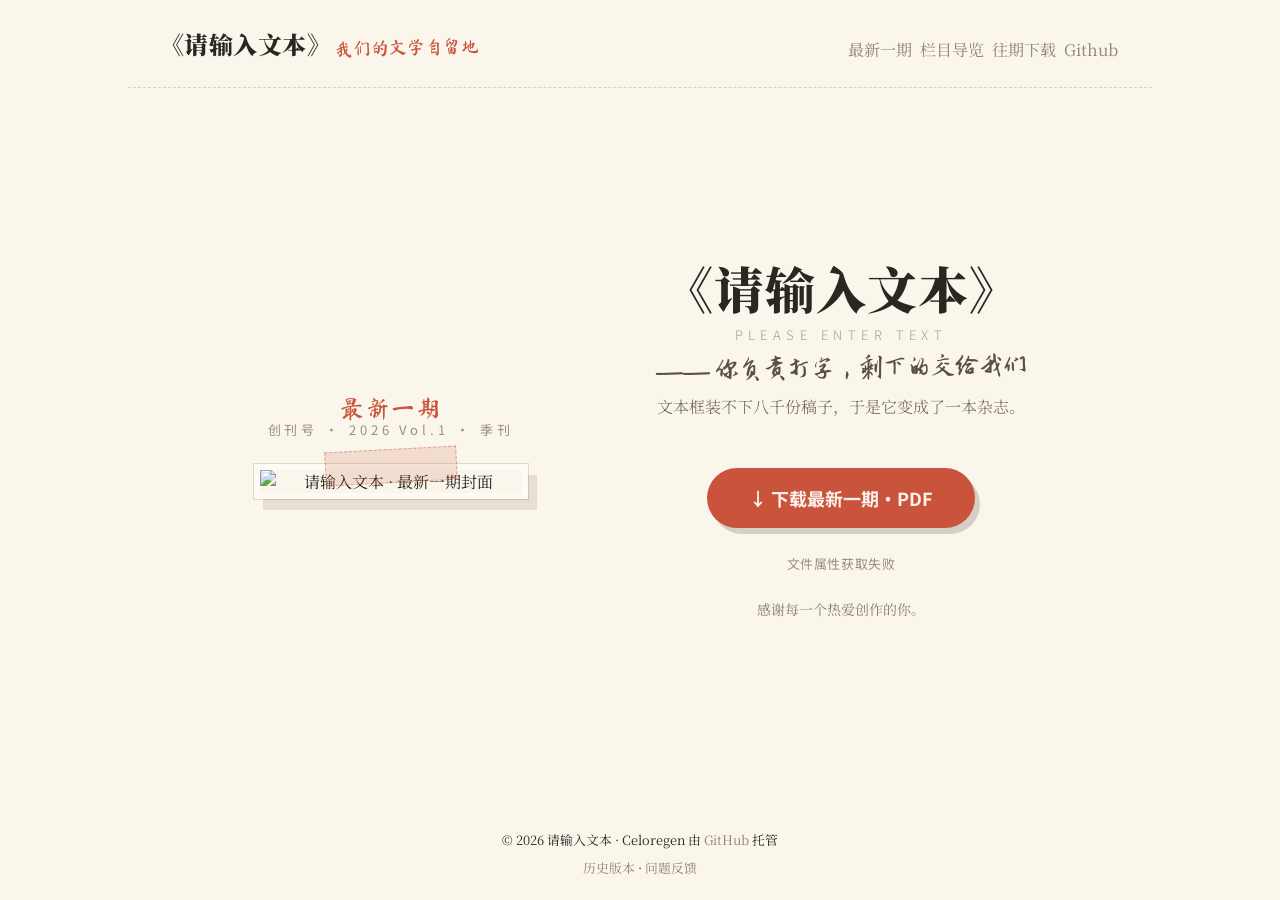
==== docs/index.html @ 0359a381 "增加了文件属性以及实时下载量的获取和展示" ====
<!DOCTYPE html>
<html lang="zh-CN">
    <head>
        <meta charset="utf-8">
        <meta name="viewport" content="width=device-width,initial-scale=1">
        <title>《请输入文本》· 第三方下载站</title>
        <link rel="icon" href="/img/ico.svg">
        <meta name="description" content="《请输入文本》—— 一方文学的自留地。创刊号现已发布，下载阅读，欢迎投稿。">
        <link rel="preconnect" href="https://fonts.googleapis.com">
        <link rel="preconnect" href="https://fonts.gstatic.com" crossorigin>
        <link href="https://fonts.googleapis.com/css2?family=Ma+Shan+Zheng&family=Noto+Sans+SC:wght@300;700&family=Noto+Serif+SC:wght@300;900&family=Zhi+Mang+Xing&display=swap" rel="stylesheet">
        <link rel="stylesheet" href="style.css">
        <link rel="stylesheet" href="style_index.css">
    </head>
    <body>
        <div class="background">

            <!-- 顶部导航栏 -->
            <header>
                <div class="ico-space">
                    <span class="web-title">《请输入文本》</span>
                    <span class="web-slogan">我们的文学自留地</span>
                </div>
                <nav>
                    <a href="/index.html" class="navigation-button">最新一期</a>
                    <a href="/section.html" class="navigation-button">栏目导览</a>
                    <a href="/previous.html" class="navigation-button">往期下载</a>
                    <a href="https://github.com/Celoregen/InputsPlease" class="navigation-button">Github</a>
                </nav>
            </header>

            <!-- 最新一期下载主体 -->
             <section class="body-container">
                <div class="cover-part">
                    <div class="img-head">
                        <div class="img-word">最新一期</div>
                        <div class="img-meta">创刊号 · 2026 Vol.1 · 季刊</div>
                    </div>
                    <div class="img-body">
                        <div class="img-tap"> </div>
                        <img src="/img/cover.jpeg" alt="请输入文本 · 最新一期封面" class="img-cover">
                    </div>
                </div>

                <div class="button-part">
                    <div class="title">《请输入文本》</div>
                    <div class="title-en">PLEASE ENTER TEXT</div>
                    <div class="subtitle">—— 你负责打字，剩下的交给我们</div>
                    <p class="introduction">文本框装不下八千份稿子，于是它变成了一本杂志。</p>
                    <div class="download-button-container">
                        <a href="https://github.com/Celoregen/InputsPlease/releases/latest/download/publication.pdf" class="download-button">↓ 下载最新一期·PDF</a>
                    </div>
                    <div class="file-information" id="file-info">文件信息</div>
                    <p class="notice">感谢每一个热爱创作的你。</p>
                </div>
             </section>

            <!-- 网站脚注 -->
             <footer>
                <p>
                    © 2026 请输入文本 · Celoregen 由 <a href="https://github.com/Celoregen/InputsPlease" target="">GitHub</a> 托管
                </p>
                <p >
                    <a href="https://github.com/Celoregen/InputsPlease/releases" target="_blank">历史版本</a> ·  
                    <a href="https://github.com/Celoregen/InputsPlease/issues" target="_blank">问题反馈</a>
                </p>
             </footer>
        </div>
    </body>

    <script>
        
        const fileInfo = document.getElementById('file-info');

            (async () => {

                try {

                    fileInfo.textContent = '请求中...';

                    const res = await fetch('https://api.github.com/repos/Celoregen/InputsPlease/releases/latest');

                    if (!res.ok) throw new Error(`HTTP ${res.status}`);

                    const data = await res.json();

                    const asset = data.assets?.find(a => a.name === 'publication.pdf');

                    const sizeBytes = asset?.size ?? 0;

                    const format = asset?.name?.split('.').pop()?.toUpperCase() ?? 'UNKNOWN';

                    const downloads = asset?.download_count ?? 0;

                    const sizeStr = sizeBytes > 1048576

                    ? `${(sizeBytes / 1048576).toFixed(1)} MB`

                    : `${(sizeBytes / 1024).toFixed(1)} KB`;

                    fileInfo.textContent = `${sizeStr} · ${format} · ↓${downloads.toLocaleString()}`;

                } catch (err) {

                    fileInfo.textContent = '文件属性获取失败';

                } finally {

                    console.log('请求完成');

            }
            
        })();

    </script>

</html>
---- docs/style.css ----
.background{
    display: flex;
    flex-direction: column;
    align-items: center;
    max-width: 80vw;
    min-width: 360px;
    min-height: 100vh;
    margin: 0 auto;
}

header{
    display: flex;
    flex-direction: row;
    flex-wrap: wrap;
    align-self: stretch;
    margin: 0;
    padding: 26px 32px;
    align-items: flex-end;
    justify-content: space-between;
    border-bottom: 1px dashed #ddd0b8;
}

body{
    margin: 0;
    min-width: 100vw;
    min-height: 100vh;
    background-color: #faf6ec;
    background-image: radial-gradient(rgba(74,60,40,0.05) 1px);
    background-size: 15px 15px;
    font-family: 'Noto Serif SC', serif;
    color: #2c2620;
}

footer{
    display: flex;
    flex-direction: column;
    align-items: center;
    margin: 2vh auto;
    line-height: 0.2;
    font-size: 0.8rem;
}

a{
    color: #928272;
    text-decoration: none
}

a:hover{
    text-decoration: underline;
    text-decoration-thickness: 1px;
    text-decoration-color: currentColor;
    text-underline-offset: 3px;
}

.web-title{
    font-family: 'Noto Serif SC', serif; 
    font-weight: 900;             
    font-size: 24px;              
    letter-spacing: 0.02em;
}

.web-slogan{
    display: inline-block;
    font-family: 'Ma Shan Zheng', cursive;
    font-size: 18px;
    color: #c9543b;
    transform: rotate(-1.5deg);
}

.navigation-button{
    padding: 2px;
    gap: 3px;
}
---- docs/style_index.css ----
.body-container{
    display: flex;
    flex-direction: row;
    flex-wrap: wrap;
    flex: 1;
    width: 90%;
    gap: clamp(48px, 10vw, 70vw);
    align-items: center;
    justify-content: center;
    padding: 5vh 1vw;
}

.cover-part{
    text-align: center;
    
}

.img-word{
    font-family: 'Ma Shan Zheng', cursive;
    font-size: 24px;
    color: #c9543b;
    letter-spacing: 0.06em;
    transform: rotate(-1.5deg);
}

.img-meta{
    font-family: 'Noto Sans SC', sans-serif;
    font-size: 13px;
    letter-spacing: 0.3em;
    color: #9a8f7d;
}

.img-body{
    display: inline-block;
    position: relative;
    margin: 25px 0 0 0;
    animation: img-body-animation 6s ease-in-out infinite;
}

.img-tap{
    position: absolute;
    top: -15px;
    left: 50%;
    transform: translateX(-50%) rotate(-3deg);
    width: 130px;
    height: 32px;
    background: rgba(201, 84, 59, 0.16);
    border: 1px dashed rgba(201, 84, 59, 0.45);
    z-index: 2;
}

.img-cover{
    display: block;
    width: 262px;
    height: auto;
    border: 6px solid #fdfbf4;
    box-shadow: 9px 11px 0 rgba(74, 60, 40, 0.12), 0 0 0 1px #e3d8c0;
}

@keyframes img-body-animation {
    0%, 100% { transform: translateY(0); }
    50% { transform: translateY(-10px); }
}

.button-part{
    display: grid;
    gap: 10px;
    text-align: center;
}

.title{
    font-family: 'Noto Serif SC', serif;
    font-weight: 900;
    font-size: 50px;
    letter-spacing: 0.02em;
    line-height: 1.12
}

.title-en{
    font-family: 'Noto Sans SC', sans-serif;
    font-weight: 300;
    font-size: 13px;
    letter-spacing: 0.42em;
    color: #a89c86;
}

.subtitle{
    font-family: 'Zhi Mang Xing', cursive;
    font-size: 27px;
    color: #5a5040;
    transform: rotate(-1deg);
}

.introduction{
    max-width: 440px;
    margin: 0 auto;
    font-family: 'Noto Serif SC', serif;
    font-weight: 300;
    font-size: 16px;
    line-height: 1.95;
    color: #6b6252;
    text-wrap: pretty;
}

.download-button-container{
    display: flex;
    justify-content: center;
    margin-top: 36px;
}

.download-button{
    display: inline-flex;
    align-items: center;
    gap: 12px;
    background: #c9543b;
    color: #fdf2ee;
    text-decoration: none;
    font-family: 'Noto Sans SC', sans-serif;
    font-weight: 700;
    font-size: 18px;
    padding: 17px 42px;
    border-radius: 40px;
    box-shadow: 5px 6px 0 rgba(44, 38, 32, 0.18);
}

.file-information{
    font-family: 'Noto Sans SC', sans-serif;
    font-size: 13px;
    color: #9a8f7d;
    margin-top: 16px;
    letter-spacing: 0.04em;
}

.notice{
    font-size: 14px;
    line-height: 1.85;
    color: #8a7f6c;
}
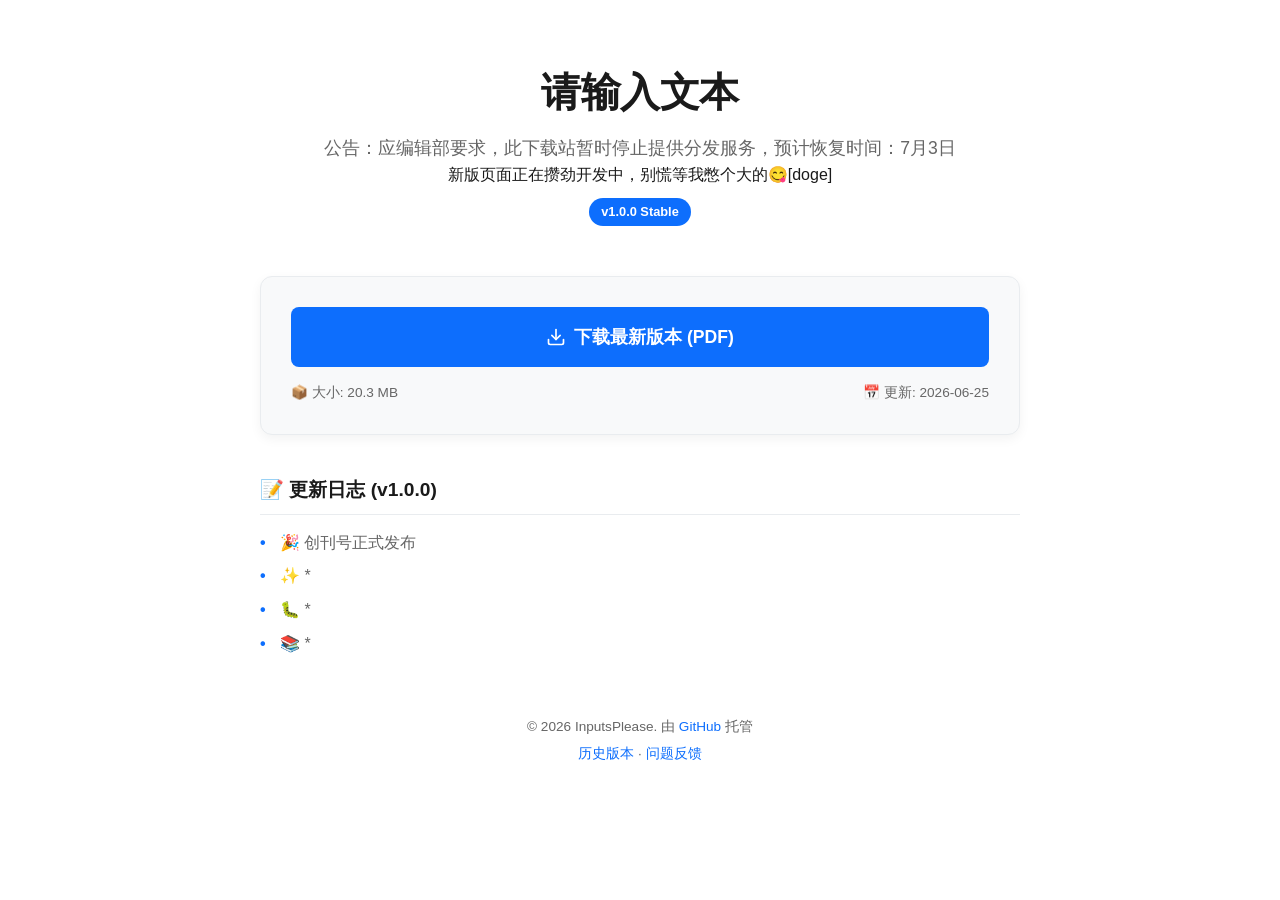
==== commit 8d8eac81: "添加公告" ====
--- a/docs/index.html
+++ b/docs/index.html
@@ -1,117 +1,158 @@
 <!DOCTYPE html>
 <html lang="zh-CN">
-    <head>
-        <meta charset="utf-8">
-        <meta name="viewport" content="width=device-width,initial-scale=1">
-        <title>《请输入文本》· 第三方下载站</title>
-        <link rel="icon" href="/img/ico.svg">
-        <meta name="description" content="《请输入文本》—— 一方文学的自留地。创刊号现已发布，下载阅读，欢迎投稿。">
-        <link rel="preconnect" href="https://fonts.googleapis.com">
-        <link rel="preconnect" href="https://fonts.gstatic.com" crossorigin>
-        <link href="https://fonts.googleapis.com/css2?family=Ma+Shan+Zheng&family=Noto+Sans+SC:wght@300;700&family=Noto+Serif+SC:wght@300;900&family=Zhi+Mang+Xing&display=swap" rel="stylesheet">
-        <link rel="stylesheet" href="style.css">
-        <link rel="stylesheet" href="style_index.css">
-    </head>
-    <body>
-        <div class="background">
+<head>
+    <meta charset="UTF-8">
+    <meta name="viewport" content="width=device-width, initial-scale=1.0">
+    <title>请输入文本 - 第三方下载 </title>
+    <meta name="description" content="请输入文本的第三方下载站">
+    <style>
+        :root {
+            --bg-color: #ffffff;
+            --card-bg: #f8f9fa;
+            --text-main: #1a1a1a;
+            --text-sub: #666666;
+            --primary: #0d6efd;
+            --primary-hover: #0b5ed7;
+            --border: #e9ecef;
+            --shadow: 0 4px 12px rgba(0,0,0,0.05);
+        }
 
-            <!-- 顶部导航栏 -->
-            <header>
-                <div class="ico-space">
-                    <span class="web-title">《请输入文本》</span>
-                    <span class="web-slogan">我们的文学自留地</span>
-                </div>
-                <nav>
-                    <a href="/index.html" class="navigation-button">最新一期</a>
-                    <a href="/section.html" class="navigation-button">栏目导览</a>
-                    <a href="/previous.html" class="navigation-button">往期下载</a>
-                    <a href="https://github.com/Celoregen/InputsPlease" class="navigation-button">Github</a>
-                </nav>
-            </header>
+        @media (prefers-color-scheme: dark) {
+            :root {
+                --bg-color: #121212;
+                --card-bg: #1e1e1e;
+                --text-main: #e0e0e0;
+                --text-sub: #a0a0a0;
+                --primary: #4dabf7;
+                --primary-hover: #339af0;
+                --border: #333333;
+                --shadow: 0 4px 12px rgba(0,0,0,0.3);
+            }
+        }
 
-            <!-- 最新一期下载主体 -->
-             <section class="body-container">
-                <div class="cover-part">
-                    <div class="img-head">
-                        <div class="img-word">最新一期</div>
-                        <div class="img-meta">创刊号 · 2026 Vol.1 · 季刊</div>
-                    </div>
-                    <div class="img-body">
-                        <div class="img-tap"> </div>
-                        <img src="/img/cover.jpeg" alt="请输入文本 · 最新一期封面" class="img-cover">
-                    </div>
-                </div>
+        * { margin: 0; padding: 0; box-sizing: border-box; }
+        body {
+            font-family: -apple-system, BlinkMacSystemFont, "Segoe UI", Roboto, "Helvetica Neue", Arial, sans-serif;
+            background-color: var(--bg-color);
+            color: var(--text-main);
+            line-height: 1.6;
+            transition: background 0.3s, color 0.3s;
+        }
 
-                <div class="button-part">
-                    <div class="title">《请输入文本》</div>
-                    <div class="title-en">PLEASE ENTER TEXT</div>
-                    <div class="subtitle">—— 你负责打字，剩下的交给我们</div>
-                    <p class="introduction">文本框装不下八千份稿子，于是它变成了一本杂志。</p>
-                    <div class="download-button-container">
-                        <a href="https://github.com/Celoregen/InputsPlease/releases/latest/download/publication.pdf" class="download-button">↓ 下载最新一期·PDF</a>
-                    </div>
-                    <div class="file-information" id="file-info">文件信息</div>
-                    <p class="notice">感谢每一个热爱创作的你。</p>
-                </div>
-             </section>
+        .container {
+            max-width: 800px;
+            margin: 0 auto;
+            padding: 60px 20px;
+        }
 
-            <!-- 网站脚注 -->
-             <footer>
-                <p>
-                    © 2026 请输入文本 · Celoregen 由 <a href="https://github.com/Celoregen/InputsPlease" target="">GitHub</a> 托管
-                </p>
-                <p >
-                    <a href="https://github.com/Celoregen/InputsPlease/releases" target="_blank">历史版本</a> ·  
-                    <a href="https://github.com/Celoregen/InputsPlease/issues" target="_blank">问题反馈</a>
-                </p>
-             </footer>
+        header { text-align: center; margin-bottom: 50px; }
+        h1 { font-size: 2.5rem; margin-bottom: 10px; letter-spacing: -0.5px; }
+        .subtitle { color: var(--text-sub); font-size: 1.1rem; }
+        .version-badge {
+            display: inline-block;
+            background: var(--primary);
+            color: #fff;
+            padding: 4px 12px;
+            border-radius: 20px;
+            font-size: 0.8rem;
+            margin-top: 10px;
+            font-weight: 600;
+        }
+
+        .download-card {
+            background: var(--card-bg);
+            border: 1px solid var(--border);
+            border-radius: 12px;
+            padding: 30px;
+            box-shadow: var(--shadow);
+            margin-bottom: 30px;
+        }
+
+        .btn {
+            display: inline-flex;
+            align-items: center;
+            justify-content: center;
+            width: 100%;
+            padding: 16px;
+            background: var(--primary);
+            color: #fff;
+            text-decoration: none;
+            border-radius: 8px;
+            font-size: 1.1rem;
+            font-weight: 600;
+            transition: transform 0.2s, background 0.2s;
+        }
+        .btn:hover { background: var(--primary-hover); transform: translateY(-2px); }
+        .btn svg { margin-right: 8px; }
+
+        .meta-info {
+            display: flex;
+            justify-content: space-between;
+            margin-top: 15px;
+            font-size: 0.85rem;
+            color: var(--text-sub);
+        }
+
+        .changelog { margin-top: 40px; }
+        .changelog h3 { font-size: 1.2rem; margin-bottom: 15px; border-bottom: 1px solid var(--border); padding-bottom: 8px; }
+        .changelog ul { list-style: none; padding-left: 0; }
+        .changelog li { margin-bottom: 8px; padding-left: 20px; position: relative; color: var(--text-sub); }
+        .changelog li::before { content: "•"; position: absolute; left: 0; color: var(--primary); font-weight: bold; }
+
+        footer {
+            text-align: center;
+            margin-top: 60px;
+            font-size: 0.85rem;
+            color: var(--text-sub);
+        }
+        footer a { color: var(--primary); text-decoration: none; }
+    </style>
+</head>
+<body>
+
+<div class="container">
+    <header>
+        <h1>请输入文本</h1>
+
+        <p class="subtitle">公告：应编辑部要求，此下载站暂时停止提供分发服务，预计恢复时间：7月3日</p>
+        <p>新版页面正在攒劲开发中，别慌等我憋个大的😋[doge]</p>
+        <!-- 👇 在这里修改版本号 -->
+        <span class="version-badge">v1.0.0 Stable</span>
+    </header>
+
+    <main>
+        <div class="download-card">
+            <!-- 👇 在这里修改下载链接 -->
+            <a href="" class="btn">
+                <svg width="20" height="20" viewBox="0 0 24 24" fill="none" stroke="currentColor" stroke-width="2" stroke-linecap="round" stroke-linejoin="round"><path d="M21 15v4a2 2 0 0 1-2 2H5a2 2 0 0 1-2-2v-4"/><polyline points="7 10 12 15 17 10"/><line x1="12" y1="15" x2="12" y2="3"/></svg>
+                下载最新版本 (PDF)
+            </a>
+            <div class="meta-info">
+                <!-- 👇 在这里修改文件大小和日期 -->
+                <span>📦 大小: 20.3 MB</span>
+                <span>📅 更新: 2026-06-25</span>
+            </div>
         </div>
-    </body>
 
-    <script>
-        
-        const fileInfo = document.getElementById('file-info');
+        <section class="changelog">
+            <h3>📝 更新日志 (v1.0.0)</h3>
+            <ul>
+                <li>🎉 创刊号正式发布</li>
+                <li>✨ *</li>
+                <li>🐛 *</li>
+                <li>📚 *</li>
+            </ul>
+        </section>
+    </main>
 
-            (async () => {
+    <footer>
+        <p>© 2026 InputsPlease. 由 <a href="" target="_blank">GitHub</a> 托管</p>
+        <p style="margin-top:5px;">
+            <a href="" target="_blank">历史版本</a> · 
+            <a href="" target="_blank">问题反馈</a>
+        </p>
+    </footer>
+</div>
 
-                try {
-
-                    fileInfo.textContent = '请求中...';
-
-                    const res = await fetch('https://api.github.com/repos/Celoregen/InputsPlease/releases/latest');
-
-                    if (!res.ok) throw new Error(`HTTP ${res.status}`);
-
-                    const data = await res.json();
-
-                    const asset = data.assets?.find(a => a.name === 'publication.pdf');
-
-                    const sizeBytes = asset?.size ?? 0;
-
-                    const format = asset?.name?.split('.').pop()?.toUpperCase() ?? 'UNKNOWN';
-
-                    const downloads = asset?.download_count ?? 0;
-
-                    const sizeStr = sizeBytes > 1048576
-
-                    ? `${(sizeBytes / 1048576).toFixed(1)} MB`
-
-                    : `${(sizeBytes / 1024).toFixed(1)} KB`;
-
-                    fileInfo.textContent = `${sizeStr} · ${format} · ↓${downloads.toLocaleString()}`;
-
-                } catch (err) {
-
-                    fileInfo.textContent = '文件属性获取失败';
-
-                } finally {
-
-                    console.log('请求完成');
-
-            }
-            
-        })();
-
-    </script>
-
+</body>
 </html>
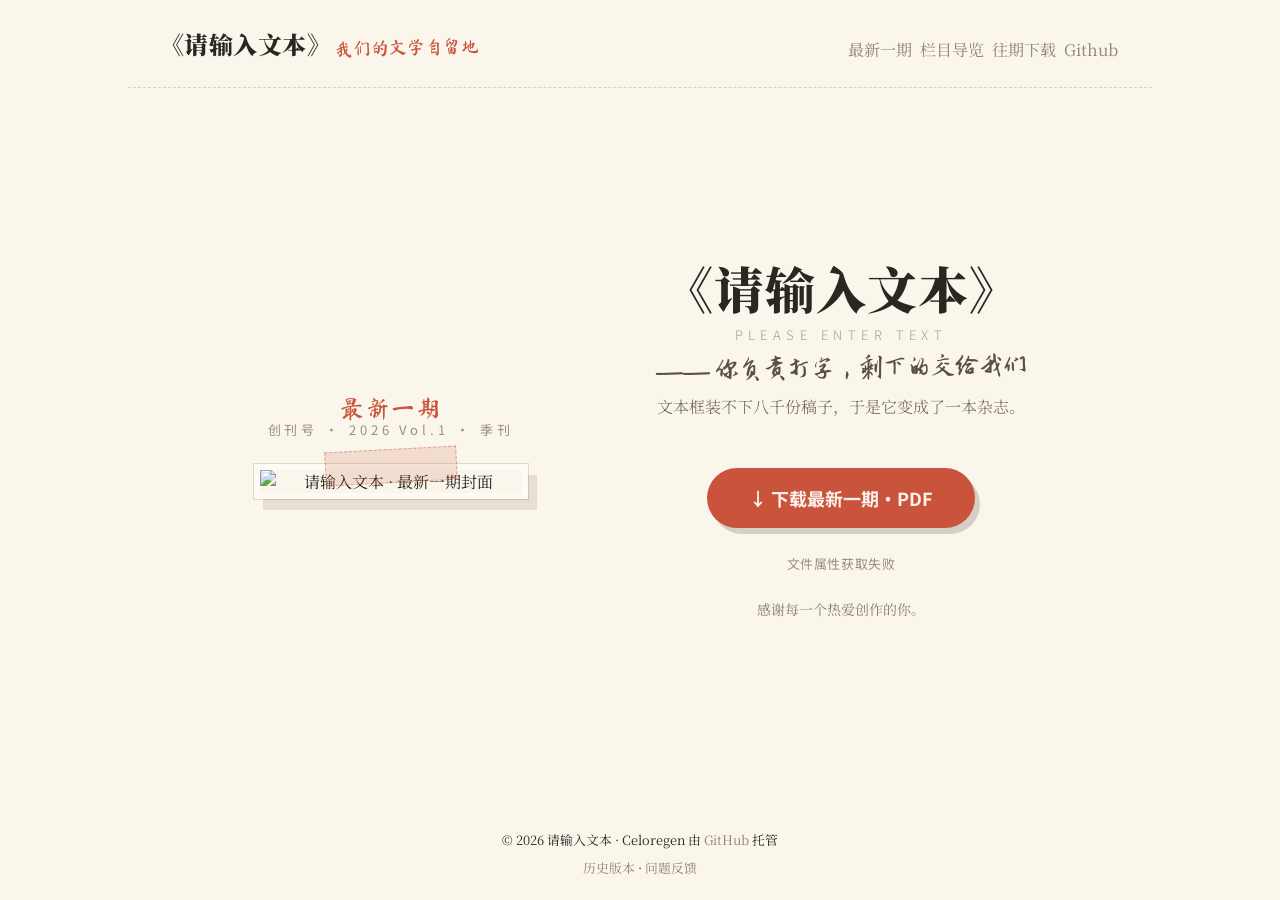
==== commit b5ccb986: "合并了develop分支 网站样式整体更新，同时恢复服务" ====
--- a/docs/index.html
+++ b/docs/index.html
@@ -1,158 +1,117 @@
 <!DOCTYPE html>
 <html lang="zh-CN">
-<head>
-    <meta charset="UTF-8">
-    <meta name="viewport" content="width=device-width, initial-scale=1.0">
-    <title>请输入文本 - 第三方下载 </title>
-    <meta name="description" content="请输入文本的第三方下载站">
-    <style>
-        :root {
-            --bg-color: #ffffff;
-            --card-bg: #f8f9fa;
-            --text-main: #1a1a1a;
-            --text-sub: #666666;
-            --primary: #0d6efd;
-            --primary-hover: #0b5ed7;
-            --border: #e9ecef;
-            --shadow: 0 4px 12px rgba(0,0,0,0.05);
-        }
+    <head>
+        <meta charset="utf-8">
+        <meta name="viewport" content="width=device-width,initial-scale=1">
+        <title>《请输入文本》· 第三方下载站</title>
+        <link rel="icon" href="/img/ico.svg">
+        <meta name="description" content="《请输入文本》—— 一方文学的自留地。创刊号现已发布，下载阅读，欢迎投稿。">
+        <link rel="preconnect" href="https://fonts.googleapis.com">
+        <link rel="preconnect" href="https://fonts.gstatic.com" crossorigin>
+        <link href="https://fonts.googleapis.com/css2?family=Ma+Shan+Zheng&family=Noto+Sans+SC:wght@300;700&family=Noto+Serif+SC:wght@300;900&family=Zhi+Mang+Xing&display=swap" rel="stylesheet">
+        <link rel="stylesheet" href="style.css">
+        <link rel="stylesheet" href="style_index.css">
+    </head>
+    <body>
+        <div class="background">
 
-        @media (prefers-color-scheme: dark) {
-            :root {
-                --bg-color: #121212;
-                --card-bg: #1e1e1e;
-                --text-main: #e0e0e0;
-                --text-sub: #a0a0a0;
-                --primary: #4dabf7;
-                --primary-hover: #339af0;
-                --border: #333333;
-                --shadow: 0 4px 12px rgba(0,0,0,0.3);
+            <!-- 顶部导航栏 -->
+            <header>
+                <div class="ico-space">
+                    <span class="web-title">《请输入文本》</span>
+                    <span class="web-slogan">我们的文学自留地</span>
+                </div>
+                <nav>
+                    <a href="/index.html" class="navigation-button">最新一期</a>
+                    <a href="/section.html" class="navigation-button">栏目导览</a>
+                    <a href="/previous.html" class="navigation-button">往期下载</a>
+                    <a href="https://github.com/Celoregen/InputsPlease" class="navigation-button">Github</a>
+                </nav>
+            </header>
+
+            <!-- 最新一期下载主体 -->
+             <section class="body-container">
+                <div class="cover-part">
+                    <div class="img-head">
+                        <div class="img-word">最新一期</div>
+                        <div class="img-meta">创刊号 · 2026 Vol.1 · 季刊</div>
+                    </div>
+                    <div class="img-body">
+                        <div class="img-tap"> </div>
+                        <img src="https://github.com/Celoregen/InputsPlease/releases/latest/download/cover.jpeg" alt="请输入文本 · 最新一期封面" class="img-cover">
+                    </div>
+                </div>
+
+                <div class="button-part">
+                    <div class="title">《请输入文本》</div>
+                    <div class="title-en">PLEASE ENTER TEXT</div>
+                    <div class="subtitle">—— 你负责打字，剩下的交给我们</div>
+                    <p class="introduction">文本框装不下八千份稿子，于是它变成了一本杂志。</p>
+                    <div class="download-button-container">
+                        <a href="https://github.com/Celoregen/InputsPlease/releases/latest/download/publication.pdf" class="download-button">↓ 下载最新一期·PDF</a>
+                    </div>
+                    <div class="file-information" id="file-info">文件信息</div>
+                    <p class="notice">感谢每一个热爱创作的你。</p>
+                </div>
+             </section>
+
+            <!-- 网站脚注 -->
+             <footer>
+                <p>
+                    © 2026 请输入文本 · Celoregen 由 <a href="https://github.com/Celoregen/InputsPlease" target="">GitHub</a> 托管
+                </p>
+                <p >
+                    <a href="https://github.com/Celoregen/InputsPlease/releases" target="_blank">历史版本</a> ·  
+                    <a href="https://github.com/Celoregen/InputsPlease/issues" target="_blank">问题反馈</a>
+                </p>
+             </footer>
+        </div>
+    </body>
+
+    <script>
+        
+        const fileInfo = document.getElementById('file-info');
+
+            (async () => {
+
+                try {
+
+                    fileInfo.textContent = '请求中...';
+
+                    const res = await fetch('https://api.github.com/repos/Celoregen/InputsPlease/releases/latest');
+
+                    if (!res.ok) throw new Error(`HTTP ${res.status}`);
+
+                    const data = await res.json();
+
+                    const asset = data.assets?.find(a => a.name === 'publication.pdf');
+
+                    const sizeBytes = asset?.size ?? 0;
+
+                    const format = asset?.name?.split('.').pop()?.toUpperCase() ?? 'UNKNOWN';
+
+                    const downloads = asset?.download_count ?? 0;
+
+                    const sizeStr = sizeBytes > 1048576
+
+                    ? `${(sizeBytes / 1048576).toFixed(1)} MB`
+
+                    : `${(sizeBytes / 1024).toFixed(1)} KB`;
+
+                    fileInfo.textContent = `${sizeStr} · ${format} · ↓${downloads.toLocaleString()}`;
+
+                } catch (err) {
+
+                    fileInfo.textContent = '文件属性获取失败';
+
+                } finally {
+
+                    console.log('请求完成');
+
             }
-        }
+            
+        })();
 
-        * { margin: 0; padding: 0; box-sizing: border-box; }
-        body {
-            font-family: -apple-system, BlinkMacSystemFont, "Segoe UI", Roboto, "Helvetica Neue", Arial, sans-serif;
-            background-color: var(--bg-color);
-            color: var(--text-main);
-            line-height: 1.6;
-            transition: background 0.3s, color 0.3s;
-        }
+    </script>
 
-        .container {
-            max-width: 800px;
-            margin: 0 auto;
-            padding: 60px 20px;
-        }
-
-        header { text-align: center; margin-bottom: 50px; }
-        h1 { font-size: 2.5rem; margin-bottom: 10px; letter-spacing: -0.5px; }
-        .subtitle { color: var(--text-sub); font-size: 1.1rem; }
-        .version-badge {
-            display: inline-block;
-            background: var(--primary);
-            color: #fff;
-            padding: 4px 12px;
-            border-radius: 20px;
-            font-size: 0.8rem;
-            margin-top: 10px;
-            font-weight: 600;
-        }
-
-        .download-card {
-            background: var(--card-bg);
-            border: 1px solid var(--border);
-            border-radius: 12px;
-            padding: 30px;
-            box-shadow: var(--shadow);
-            margin-bottom: 30px;
-        }
-
-        .btn {
-            display: inline-flex;
-            align-items: center;
-            justify-content: center;
-            width: 100%;
-            padding: 16px;
-            background: var(--primary);
-            color: #fff;
-            text-decoration: none;
-            border-radius: 8px;
-            font-size: 1.1rem;
-            font-weight: 600;
-            transition: transform 0.2s, background 0.2s;
-        }
-        .btn:hover { background: var(--primary-hover); transform: translateY(-2px); }
-        .btn svg { margin-right: 8px; }
-
-        .meta-info {
-            display: flex;
-            justify-content: space-between;
-            margin-top: 15px;
-            font-size: 0.85rem;
-            color: var(--text-sub);
-        }
-
-        .changelog { margin-top: 40px; }
-        .changelog h3 { font-size: 1.2rem; margin-bottom: 15px; border-bottom: 1px solid var(--border); padding-bottom: 8px; }
-        .changelog ul { list-style: none; padding-left: 0; }
-        .changelog li { margin-bottom: 8px; padding-left: 20px; position: relative; color: var(--text-sub); }
-        .changelog li::before { content: "•"; position: absolute; left: 0; color: var(--primary); font-weight: bold; }
-
-        footer {
-            text-align: center;
-            margin-top: 60px;
-            font-size: 0.85rem;
-            color: var(--text-sub);
-        }
-        footer a { color: var(--primary); text-decoration: none; }
-    </style>
-</head>
-<body>
-
-<div class="container">
-    <header>
-        <h1>请输入文本</h1>
-
-        <p class="subtitle">公告：应编辑部要求，此下载站暂时停止提供分发服务，预计恢复时间：7月3日</p>
-        <p>新版页面正在攒劲开发中，别慌等我憋个大的😋[doge]</p>
-        <!-- 👇 在这里修改版本号 -->
-        <span class="version-badge">v1.0.0 Stable</span>
-    </header>
-
-    <main>
-        <div class="download-card">
-            <!-- 👇 在这里修改下载链接 -->
-            <a href="" class="btn">
-                <svg width="20" height="20" viewBox="0 0 24 24" fill="none" stroke="currentColor" stroke-width="2" stroke-linecap="round" stroke-linejoin="round"><path d="M21 15v4a2 2 0 0 1-2 2H5a2 2 0 0 1-2-2v-4"/><polyline points="7 10 12 15 17 10"/><line x1="12" y1="15" x2="12" y2="3"/></svg>
-                下载最新版本 (PDF)
-            </a>
-            <div class="meta-info">
-                <!-- 👇 在这里修改文件大小和日期 -->
-                <span>📦 大小: 20.3 MB</span>
-                <span>📅 更新: 2026-06-25</span>
-            </div>
-        </div>
-
-        <section class="changelog">
-            <h3>📝 更新日志 (v1.0.0)</h3>
-            <ul>
-                <li>🎉 创刊号正式发布</li>
-                <li>✨ *</li>
-                <li>🐛 *</li>
-                <li>📚 *</li>
-            </ul>
-        </section>
-    </main>
-
-    <footer>
-        <p>© 2026 InputsPlease. 由 <a href="" target="_blank">GitHub</a> 托管</p>
-        <p style="margin-top:5px;">
-            <a href="" target="_blank">历史版本</a> · 
-            <a href="" target="_blank">问题反馈</a>
-        </p>
-    </footer>
-</div>
-
-</body>
 </html>
--- a/docs/style.css
+++ b/docs/style.css
@@ -0,0 +1,73 @@
+.background{
+    display: flex;
+    flex-direction: column;
+    align-items: center;
+    max-width: 80vw;
+    min-width: 360px;
+    min-height: 100vh;
+    margin: 0 auto;
+}
+
+header{
+    display: flex;
+    flex-direction: row;
+    flex-wrap: wrap;
+    align-self: stretch;
+    margin: 0;
+    padding: 26px 32px;
+    align-items: flex-end;
+    justify-content: space-between;
+    border-bottom: 1px dashed #ddd0b8;
+}
+
+body{
+    margin: 0;
+    min-width: 100vw;
+    min-height: 100vh;
+    background-color: #faf6ec;
+    background-image: radial-gradient(rgba(74,60,40,0.05) 1px);
+    background-size: 15px 15px;
+    font-family: 'Noto Serif SC', serif;
+    color: #2c2620;
+}
+
+footer{
+    display: flex;
+    flex-direction: column;
+    align-items: center;
+    margin: 2vh auto;
+    line-height: 0.2;
+    font-size: 0.8rem;
+}
+
+a{
+    color: #928272;
+    text-decoration: none
+}
+
+a:hover{
+    text-decoration: underline;
+    text-decoration-thickness: 1px;
+    text-decoration-color: currentColor;
+    text-underline-offset: 3px;
+}
+
+.web-title{
+    font-family: 'Noto Serif SC', serif; 
+    font-weight: 900;             
+    font-size: 24px;              
+    letter-spacing: 0.02em;
+}
+
+.web-slogan{
+    display: inline-block;
+    font-family: 'Ma Shan Zheng', cursive;
+    font-size: 18px;
+    color: #c9543b;
+    transform: rotate(-1.5deg);
+}
+
+.navigation-button{
+    padding: 2px;
+    gap: 3px;
+}
--- a/docs/style_index.css
+++ b/docs/style_index.css
@@ -0,0 +1,138 @@
+.body-container{
+    display: flex;
+    flex-direction: row;
+    flex-wrap: wrap;
+    flex: 1;
+    width: 90%;
+    gap: clamp(48px, 10vw, 70vw);
+    align-items: center;
+    justify-content: center;
+    padding: 5vh 1vw;
+}
+
+.cover-part{
+    text-align: center;
+    
+}
+
+.img-word{
+    font-family: 'Ma Shan Zheng', cursive;
+    font-size: 24px;
+    color: #c9543b;
+    letter-spacing: 0.06em;
+    transform: rotate(-1.5deg);
+}
+
+.img-meta{
+    font-family: 'Noto Sans SC', sans-serif;
+    font-size: 13px;
+    letter-spacing: 0.3em;
+    color: #9a8f7d;
+}
+
+.img-body{
+    display: inline-block;
+    position: relative;
+    margin: 25px 0 0 0;
+    animation: img-body-animation 6s ease-in-out infinite;
+}
+
+.img-tap{
+    position: absolute;
+    top: -15px;
+    left: 50%;
+    transform: translateX(-50%) rotate(-3deg);
+    width: 130px;
+    height: 32px;
+    background: rgba(201, 84, 59, 0.16);
+    border: 1px dashed rgba(201, 84, 59, 0.45);
+    z-index: 2;
+}
+
+.img-cover{
+    display: block;
+    width: 262px;
+    height: auto;
+    border: 6px solid #fdfbf4;
+    box-shadow: 9px 11px 0 rgba(74, 60, 40, 0.12), 0 0 0 1px #e3d8c0;
+}
+
+@keyframes img-body-animation {
+    0%, 100% { transform: translateY(0); }
+    50% { transform: translateY(-10px); }
+}
+
+.button-part{
+    display: grid;
+    gap: 10px;
+    text-align: center;
+}
+
+.title{
+    font-family: 'Noto Serif SC', serif;
+    font-weight: 900;
+    font-size: 50px;
+    letter-spacing: 0.02em;
+    line-height: 1.12
+}
+
+.title-en{
+    font-family: 'Noto Sans SC', sans-serif;
+    font-weight: 300;
+    font-size: 13px;
+    letter-spacing: 0.42em;
+    color: #a89c86;
+}
+
+.subtitle{
+    font-family: 'Zhi Mang Xing', cursive;
+    font-size: 27px;
+    color: #5a5040;
+    transform: rotate(-1deg);
+}
+
+.introduction{
+    max-width: 440px;
+    margin: 0 auto;
+    font-family: 'Noto Serif SC', serif;
+    font-weight: 300;
+    font-size: 16px;
+    line-height: 1.95;
+    color: #6b6252;
+    text-wrap: pretty;
+}
+
+.download-button-container{
+    display: flex;
+    justify-content: center;
+    margin-top: 36px;
+}
+
+.download-button{
+    display: inline-flex;
+    align-items: center;
+    gap: 12px;
+    background: #c9543b;
+    color: #fdf2ee;
+    text-decoration: none;
+    font-family: 'Noto Sans SC', sans-serif;
+    font-weight: 700;
+    font-size: 18px;
+    padding: 17px 42px;
+    border-radius: 40px;
+    box-shadow: 5px 6px 0 rgba(44, 38, 32, 0.18);
+}
+
+.file-information{
+    font-family: 'Noto Sans SC', sans-serif;
+    font-size: 13px;
+    color: #9a8f7d;
+    margin-top: 16px;
+    letter-spacing: 0.04em;
+}
+
+.notice{
+    font-size: 14px;
+    line-height: 1.85;
+    color: #8a7f6c;
+}
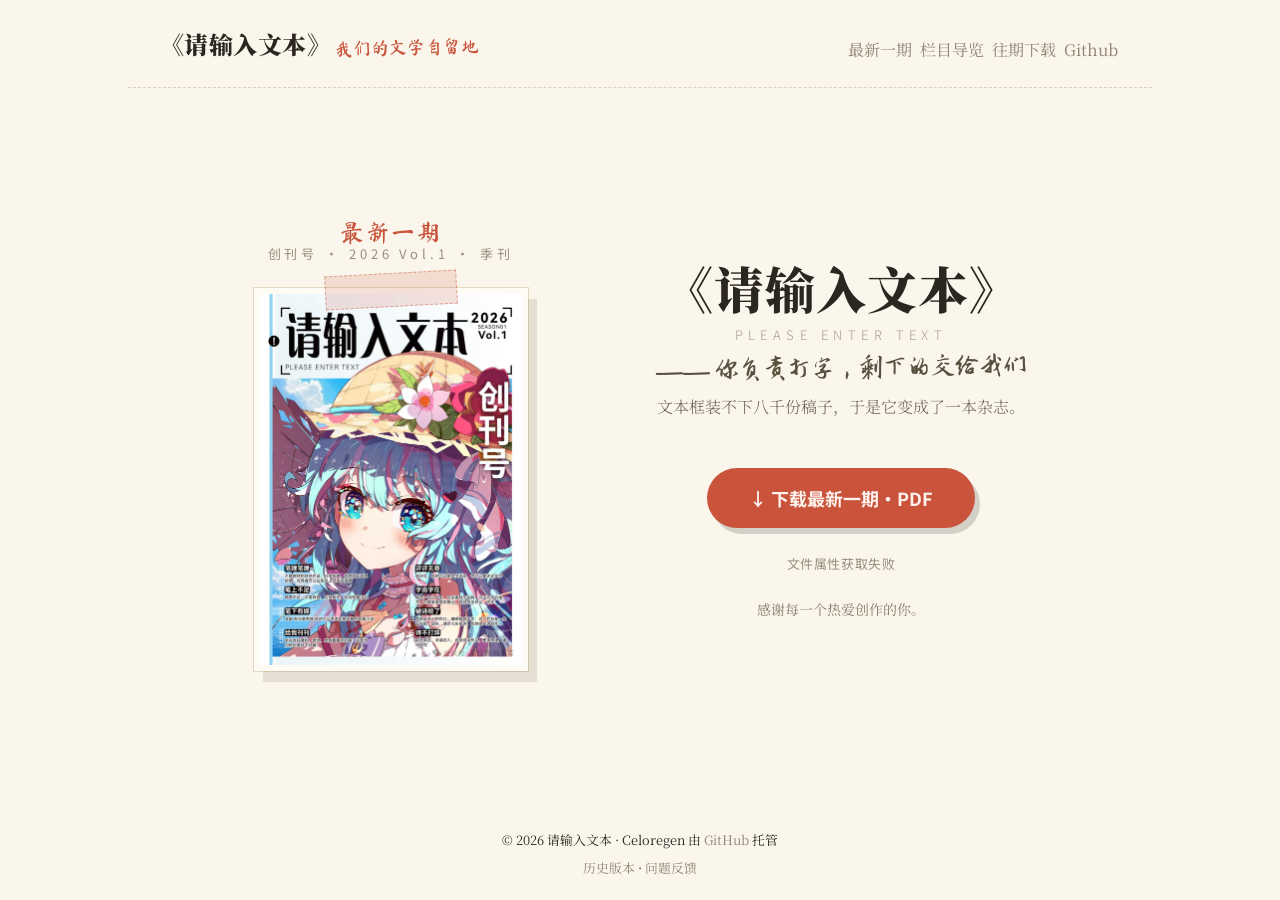
==== commit dcb60d14: "打包仓库切换到TX-EO发布" ====
--- a/docs/index.html
+++ b/docs/index.html
@@ -38,7 +38,7 @@
                     </div>
                     <div class="img-body">
                         <div class="img-tap"> </div>
-                        <img src="https://github.com/Celoregen/InputsPlease/releases/latest/download/cover.jpeg" alt="请输入文本 · 最新一期封面" class="img-cover">
+                        <img src="img/cover.jpeg" alt="请输入文本 · 最新一期封面" class="img-cover">
                     </div>
                 </div>
 
@@ -48,7 +48,7 @@
                     <div class="subtitle">—— 你负责打字，剩下的交给我们</div>
                     <p class="introduction">文本框装不下八千份稿子，于是它变成了一本杂志。</p>
                     <div class="download-button-container">
-                        <a href="https://github.com/Celoregen/InputsPlease/releases/latest/download/publication.pdf" class="download-button">↓ 下载最新一期·PDF</a>
+                        <a href="/download/publication.pdf" class="download-button">↓ 下载最新一期·PDF</a>
                     </div>
                     <div class="file-information" id="file-info">文件信息</div>
                     <p class="notice">感谢每一个热爱创作的你。</p>
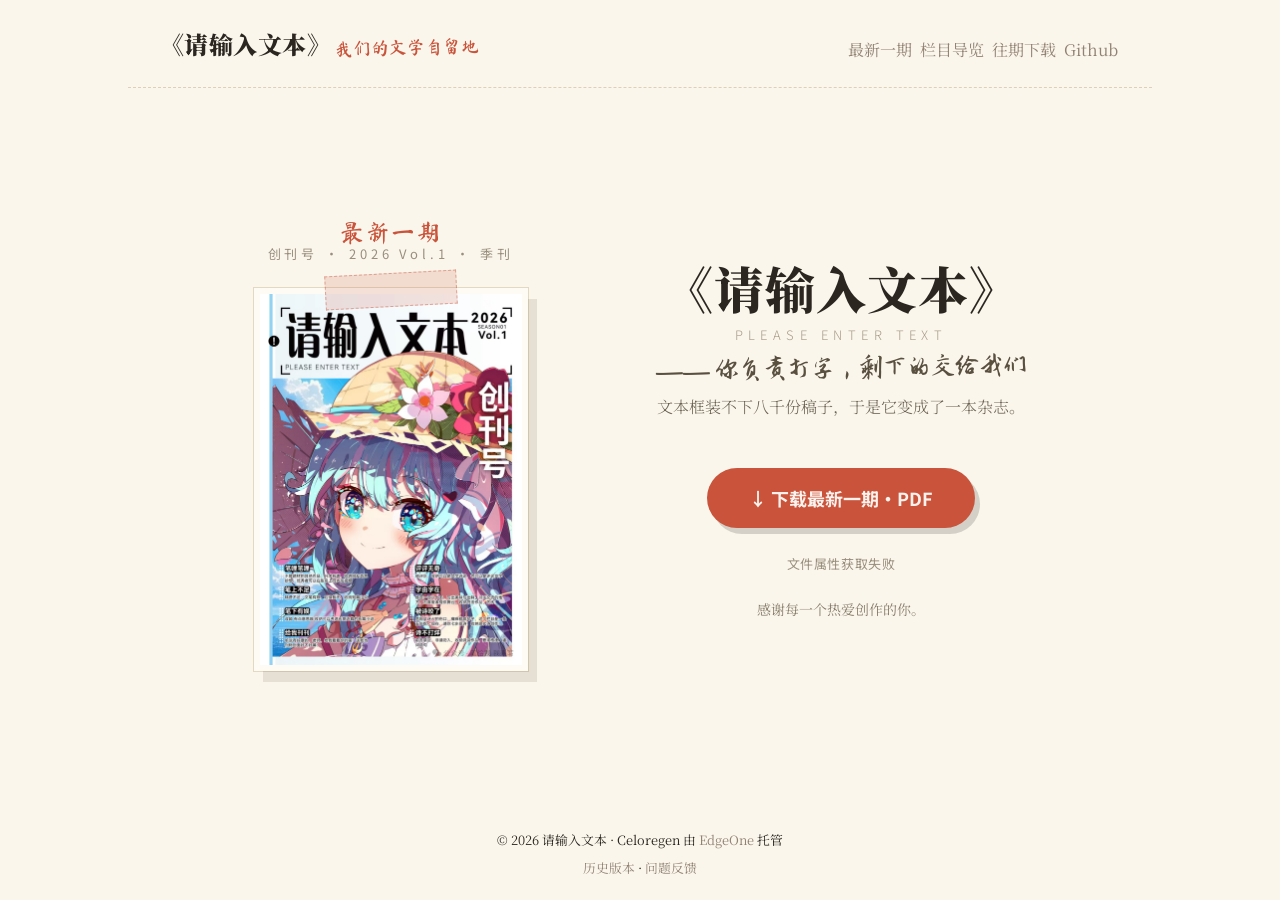
==== commit 7a651427: "修改托管信息" ====
--- a/docs/index.html
+++ b/docs/index.html
@@ -48,7 +48,7 @@
                     <div class="subtitle">—— 你负责打字，剩下的交给我们</div>
                     <p class="introduction">文本框装不下八千份稿子，于是它变成了一本杂志。</p>
                     <div class="download-button-container">
-                        <a href="/download/publication.pdf" class="download-button">↓ 下载最新一期·PDF</a>
+                        <a href="/download/publication.pdf" class="download-button" download="请输入文本|创刊号.pdf">↓ 下载最新一期·PDF</a>
                     </div>
                     <div class="file-information" id="file-info">文件信息</div>
                     <p class="notice">感谢每一个热爱创作的你。</p>
@@ -58,7 +58,7 @@
             <!-- 网站脚注 -->
              <footer>
                 <p>
-                    © 2026 请输入文本 · Celoregen 由 <a href="https://github.com/Celoregen/InputsPlease" target="">GitHub</a> 托管
+                    © 2026 请输入文本 · Celoregen 由 <a href="https://console.cloud.tencent.com/edgeone/package" target="">EdgeOne</a> 托管
                 </p>
                 <p >
                     <a href="https://github.com/Celoregen/InputsPlease/releases" target="_blank">历史版本</a> ·  
